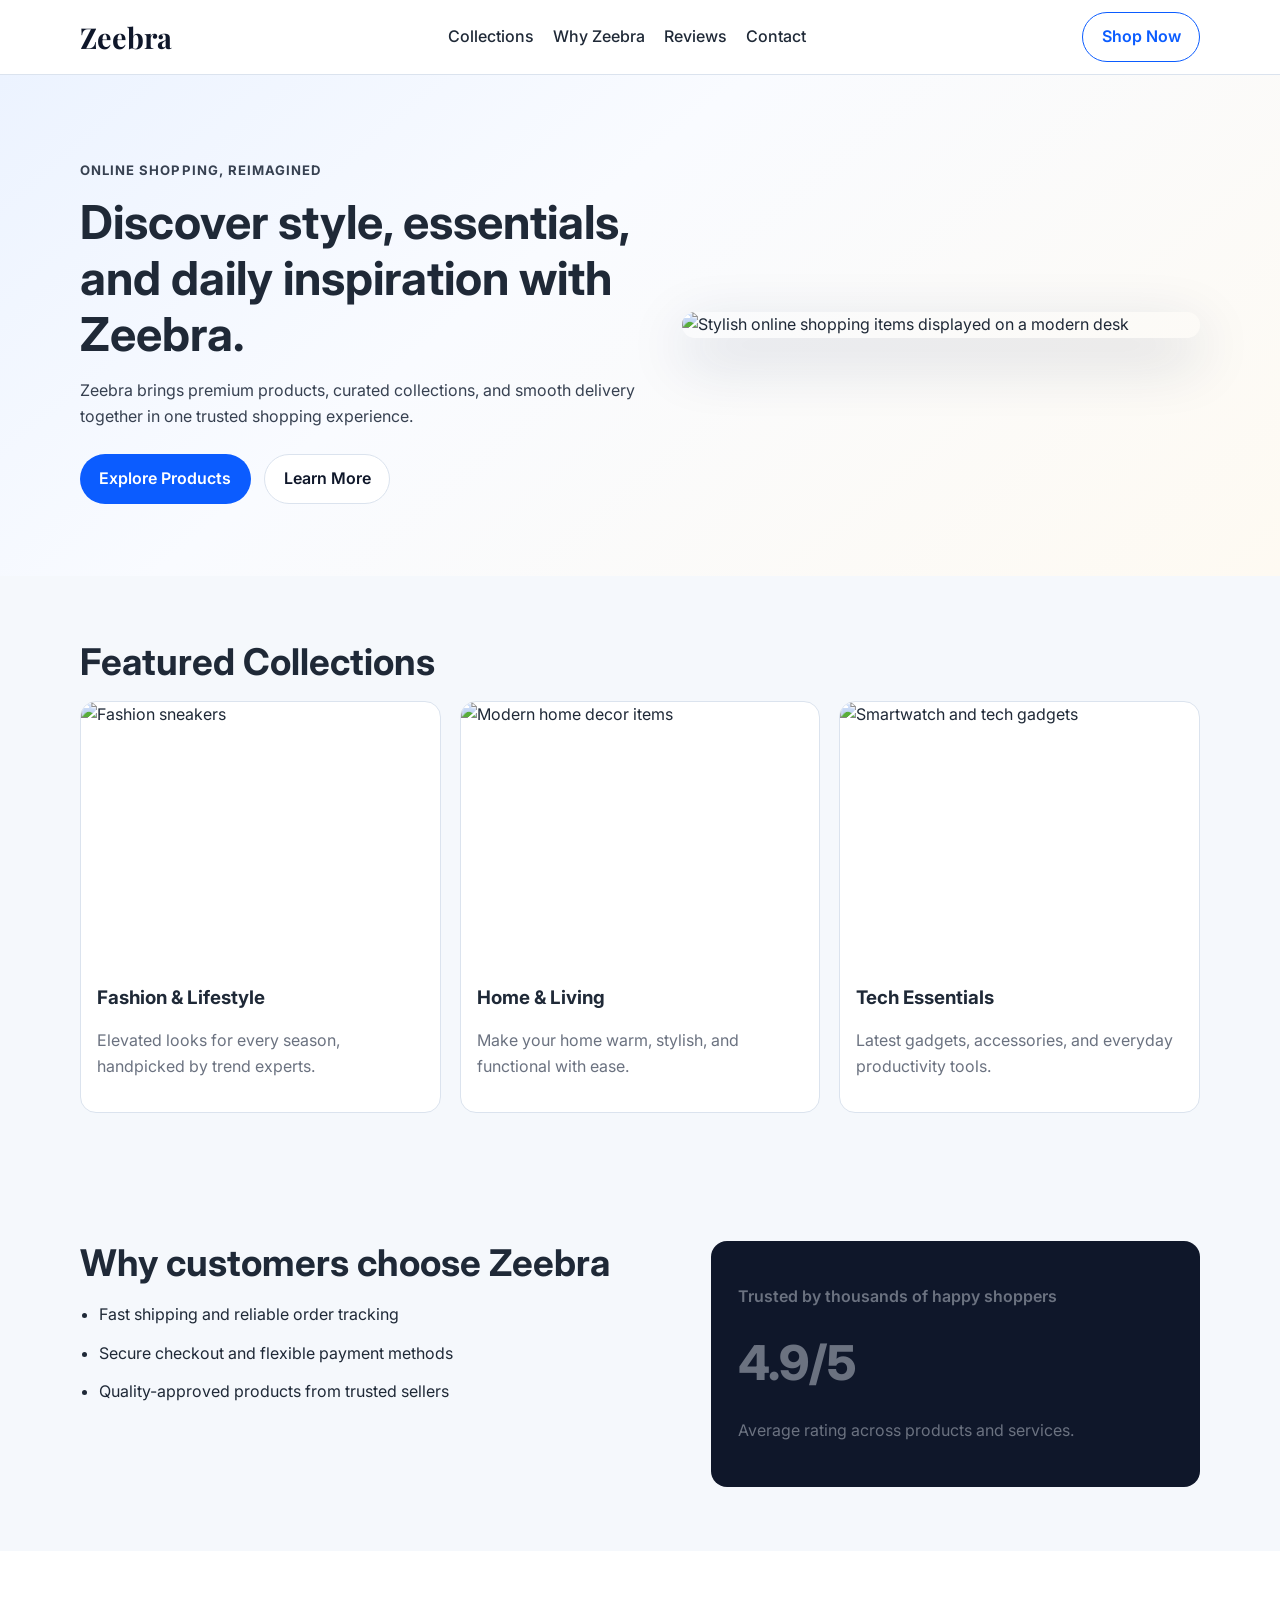
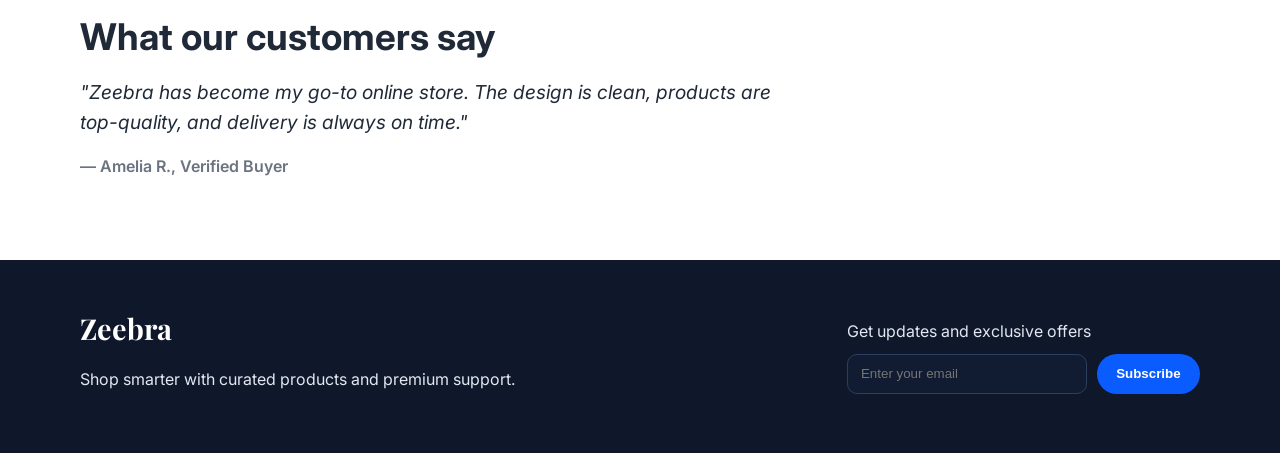
==== index.html @ 0a71b808 "Create professional Zeebra shopping landing page" ====
<!DOCTYPE html>
<html lang="en">
  <head>
    <meta charset="UTF-8" />
    <meta name="viewport" content="width=device-width, initial-scale=1.0" />
    <title>Zeebra | Shop Smart, Live Better</title>
    <link rel="preconnect" href="https://fonts.googleapis.com" />
    <link rel="preconnect" href="https://fonts.gstatic.com" crossorigin />
    <link
      href="https://fonts.googleapis.com/css2?family=Inter:wght@400;500;600;700;800&family=Playfair+Display:wght@600;700&display=swap"
      rel="stylesheet"
    />
    <link rel="stylesheet" href="styles.css" />
  </head>
  <body>
    <header class="topbar">
      <div class="container nav">
        <a class="brand" href="#">Zeebra</a>
        <nav>
          <ul class="nav-links">
            <li><a href="#collections">Collections</a></li>
            <li><a href="#features">Why Zeebra</a></li>
            <li><a href="#testimonials">Reviews</a></li>
            <li><a href="#newsletter">Contact</a></li>
          </ul>
        </nav>
        <a class="btn btn-outline" href="#collections">Shop Now</a>
      </div>
    </header>

    <main>
      <section class="hero">
        <div class="container hero-grid">
          <div class="hero-copy">
            <p class="eyebrow">Online Shopping, Reimagined</p>
            <h1>Discover style, essentials, and daily inspiration with Zeebra.</h1>
            <p>
              Zeebra brings premium products, curated collections, and smooth delivery
              together in one trusted shopping experience.
            </p>
            <div class="hero-actions">
              <a class="btn btn-primary" href="#collections">Explore Products</a>
              <a class="btn btn-light" href="#features">Learn More</a>
            </div>
          </div>
          <div class="hero-image">
            <img
              src="https://images.unsplash.com/photo-1523381210434-271e8be1f52b?auto=format&fit=crop&w=1100&q=80"
              alt="Stylish online shopping items displayed on a modern desk"
            />
          </div>
        </div>
      </section>

      <section class="collections" id="collections">
        <div class="container">
          <h2>Featured Collections</h2>
          <div class="card-grid">
            <article class="card">
              <img src="https://images.unsplash.com/photo-1542291026-7eec264c27ff?auto=format&fit=crop&w=700&q=80" alt="Fashion sneakers" />
              <div>
                <h3>Fashion & Lifestyle</h3>
                <p>Elevated looks for every season, handpicked by trend experts.</p>
              </div>
            </article>
            <article class="card">
              <img src="https://images.unsplash.com/photo-1512496015851-a90fb38ba796?auto=format&fit=crop&w=700&q=80" alt="Modern home decor items" />
              <div>
                <h3>Home & Living</h3>
                <p>Make your home warm, stylish, and functional with ease.</p>
              </div>
            </article>
            <article class="card">
              <img src="https://images.unsplash.com/photo-1511556532299-8f662fc26c06?auto=format&fit=crop&w=700&q=80" alt="Smartwatch and tech gadgets" />
              <div>
                <h3>Tech Essentials</h3>
                <p>Latest gadgets, accessories, and everyday productivity tools.</p>
              </div>
            </article>
          </div>
        </div>
      </section>

      <section class="features" id="features">
        <div class="container feature-grid">
          <div>
            <h2>Why customers choose Zeebra</h2>
            <ul>
              <li>Fast shipping and reliable order tracking</li>
              <li>Secure checkout and flexible payment methods</li>
              <li>Quality-approved products from trusted sellers</li>
            </ul>
          </div>
          <div class="feature-highlight">
            <p class="highlight-title">Trusted by thousands of happy shoppers</p>
            <p class="highlight-stat">4.9/5</p>
            <p>Average rating across products and services.</p>
          </div>
        </div>
      </section>

      <section class="testimonials" id="testimonials">
        <div class="container">
          <h2>What our customers say</h2>
          <blockquote>
            "Zeebra has become my go-to online store. The design is clean, products
            are top-quality, and delivery is always on time."
          </blockquote>
          <p class="quote-author">— Amelia R., Verified Buyer</p>
        </div>
      </section>
    </main>

    <footer class="footer" id="newsletter">
      <div class="container footer-content">
        <div>
          <a class="brand" href="#">Zeebra</a>
          <p>Shop smarter with curated products and premium support.</p>
        </div>
        <form>
          <label for="email">Get updates and exclusive offers</label>
          <div class="subscribe">
            <input id="email" type="email" placeholder="Enter your email" />
            <button class="btn btn-primary" type="submit">Subscribe</button>
          </div>
        </form>
      </div>
    </footer>
  </body>
</html>
---- styles.css ----
:root {
  --bg: #f5f8fc;
  --surface: #ffffff;
  --text: #1f2937;
  --muted: #6b7280;
  --primary: #0b5cff;
  --primary-dark: #0841b8;
  --accent: #f59e0b;
  --border: #dbe3ee;
}

* {
  box-sizing: border-box;
}

body {
  margin: 0;
  font-family: "Inter", system-ui, -apple-system, sans-serif;
  color: var(--text);
  background: var(--bg);
  line-height: 1.6;
}

img {
  max-width: 100%;
  display: block;
}

.container {
  width: min(1120px, 92%);
  margin: 0 auto;
}

.topbar {
  background: rgba(255, 255, 255, 0.95);
  border-bottom: 1px solid var(--border);
  position: sticky;
  top: 0;
  z-index: 40;
  backdrop-filter: blur(8px);
}

.nav {
  display: flex;
  justify-content: space-between;
  align-items: center;
  min-height: 74px;
  gap: 1rem;
}

.brand {
  font-family: "Playfair Display", Georgia, serif;
  font-size: 1.8rem;
  color: #0f172a;
  font-weight: 700;
  text-decoration: none;
}

.nav-links {
  list-style: none;
  display: flex;
  gap: 1.2rem;
  padding: 0;
  margin: 0;
}

.nav-links a {
  text-decoration: none;
  color: var(--text);
  font-weight: 500;
}

.hero {
  padding: 4.5rem 0;
  background: linear-gradient(140deg, #ecf3ff 0%, #f9fbff 40%, #fefaf2 100%);
}

.hero-grid {
  display: grid;
  grid-template-columns: 1.1fr 1fr;
  align-items: center;
  gap: 2rem;
}

.eyebrow {
  color: var(--primary);
  font-weight: 700;
  text-transform: uppercase;
  letter-spacing: 0.08em;
  font-size: 0.82rem;
}

h1,
h2,
h3 {
  line-height: 1.2;
  margin-top: 0;
}

h1 {
  font-size: clamp(2rem, 2.4vw + 1rem, 3.4rem);
  margin-bottom: 1rem;
}

h2 {
  font-size: clamp(1.5rem, 1.8vw + 1rem, 2.3rem);
  margin-bottom: 1.1rem;
}

.hero-copy p {
  color: #374151;
  max-width: 58ch;
}

.hero-image img {
  border-radius: 20px;
  box-shadow: 0 20px 60px rgba(20, 41, 86, 0.2);
}

.hero-actions {
  display: flex;
  gap: 0.85rem;
  margin-top: 1.5rem;
  flex-wrap: wrap;
}

.btn {
  text-decoration: none;
  border: 1px solid transparent;
  font-weight: 600;
  padding: 0.7rem 1.15rem;
  border-radius: 999px;
  display: inline-flex;
  align-items: center;
  justify-content: center;
  cursor: pointer;
}

.btn-primary {
  background: var(--primary);
  color: #fff;
}

.btn-primary:hover {
  background: var(--primary-dark);
}

.btn-light {
  background: #fff;
  color: #0f172a;
  border-color: var(--border);
}

.btn-outline {
  border-color: var(--primary);
  color: var(--primary);
}

.collections,
.features,
.testimonials {
  padding: 4rem 0;
}

.card-grid {
  display: grid;
  gap: 1.2rem;
  grid-template-columns: repeat(3, minmax(0, 1fr));
}

.card {
  background: var(--surface);
  border-radius: 16px;
  overflow: hidden;
  border: 1px solid var(--border);
}

.card img {
  aspect-ratio: 4 / 3;
  object-fit: cover;
}

.card div {
  padding: 1rem;
}

.card p,
.features p {
  color: var(--muted);
}

.feature-grid {
  display: grid;
  grid-template-columns: 1.25fr 1fr;
  gap: 1.2rem;
}

.features ul {
  padding-left: 1.2rem;
}

.features li {
  margin-bottom: 0.8rem;
}

.feature-highlight {
  background: #0f172a;
  color: #dbeafe;
  border-radius: 16px;
  padding: 1.7rem;
}

.highlight-title {
  color: #fdba74;
  font-weight: 600;
}

.highlight-stat {
  font-size: 3rem;
  font-weight: 800;
  margin: 0;
  color: #fff;
}

.testimonials {
  background: #fff;
}

blockquote {
  margin: 0;
  font-size: 1.2rem;
  font-style: italic;
  max-width: 60ch;
}

.quote-author {
  color: var(--muted);
  font-weight: 600;
}

.footer {
  background: #0f172a;
  color: #e2e8f0;
  padding: 2.8rem 0;
}

.footer .brand {
  color: #fff;
}

.footer-content {
  display: flex;
  justify-content: space-between;
  align-items: center;
  gap: 1.5rem;
  flex-wrap: wrap;
}

.subscribe {
  display: flex;
  gap: 0.6rem;
  margin-top: 0.6rem;
}

input[type="email"] {
  border-radius: 10px;
  border: 1px solid #2d3e5f;
  background: #111b31;
  color: #e2e8f0;
  padding: 0.7rem 0.8rem;
  min-width: 240px;
}

@media (max-width: 900px) {
  .hero-grid,
  .card-grid,
  .feature-grid {
    grid-template-columns: 1fr;
  }

  .nav-links {
    display: none;
  }
}
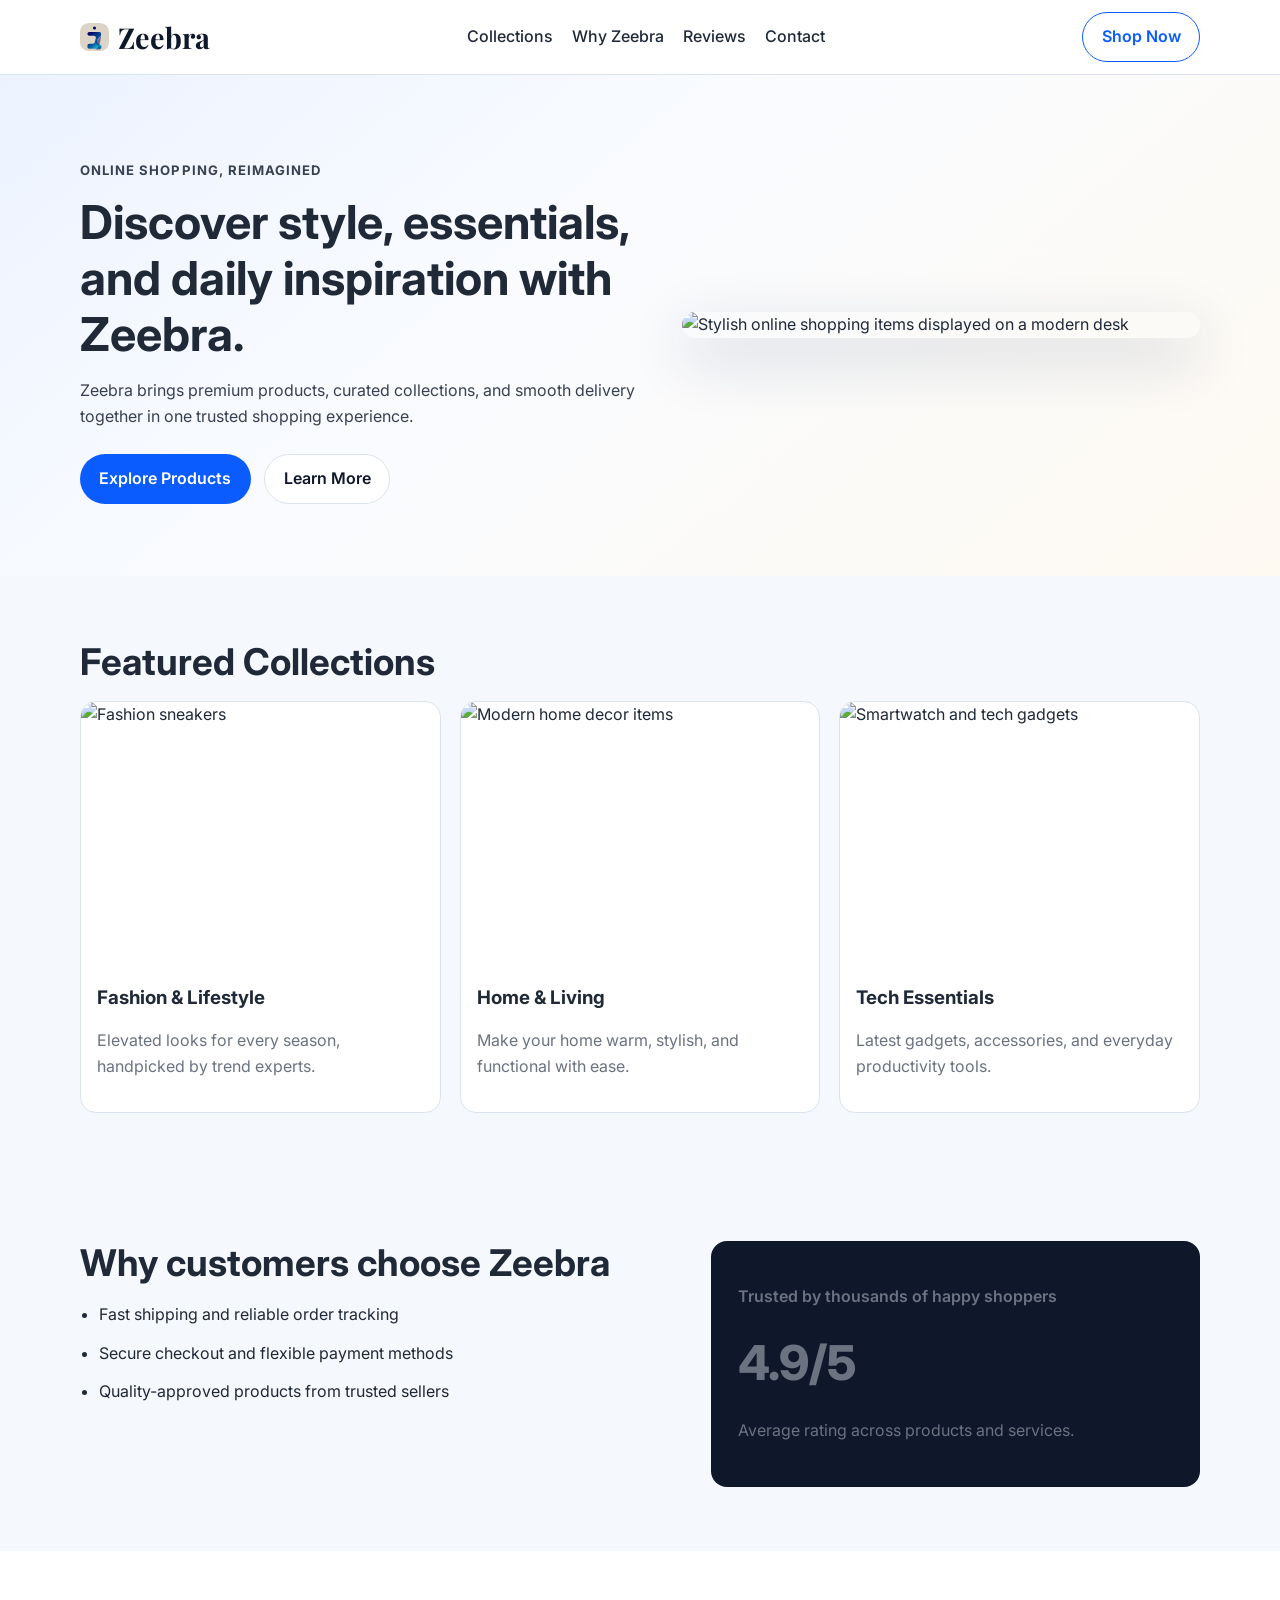
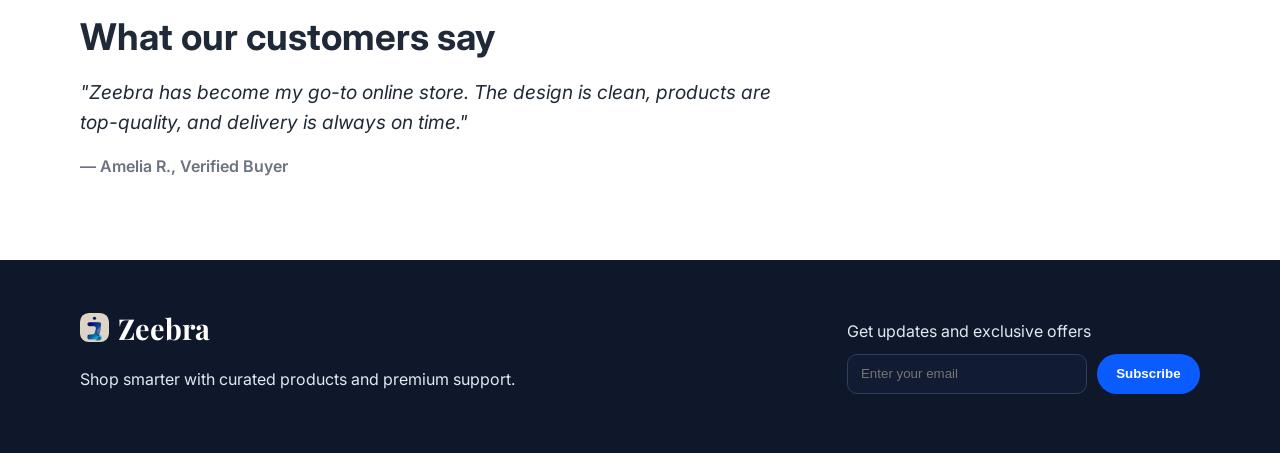
==== commit 1bc8e980: "Add Zeebra logo icon before brand text across pages" ====
--- a/index.html
+++ b/index.html
@@ -15,16 +15,16 @@
   <body>
     <header class="topbar">
       <div class="container nav">
-        <a class="brand" href="#">Zeebra</a>
+        <a class="brand" href="index.html"><img src="logo.svg" alt="Zeebra logo" class="brand-logo" />Zeebra</a>
         <nav>
           <ul class="nav-links">
-            <li><a href="#collections">Collections</a></li>
+            <li><a href="collections.html">Collections</a></li>
             <li><a href="#features">Why Zeebra</a></li>
             <li><a href="#testimonials">Reviews</a></li>
             <li><a href="#newsletter">Contact</a></li>
           </ul>
         </nav>
-        <a class="btn btn-outline" href="#collections">Shop Now</a>
+        <a class="btn btn-outline" href="collections.html">Shop Now</a>
       </div>
     </header>
 
@@ -39,7 +39,7 @@
               together in one trusted shopping experience.
             </p>
             <div class="hero-actions">
-              <a class="btn btn-primary" href="#collections">Explore Products</a>
+              <a class="btn btn-primary" href="collections.html">Explore Products</a>
               <a class="btn btn-light" href="#features">Learn More</a>
             </div>
           </div>
@@ -114,7 +114,7 @@
     <footer class="footer" id="newsletter">
       <div class="container footer-content">
         <div>
-          <a class="brand" href="#">Zeebra</a>
+          <a class="brand" href="index.html"><img src="logo.svg" alt="Zeebra logo" class="brand-logo" />Zeebra</a>
           <p>Shop smarter with curated products and premium support.</p>
         </div>
         <form>
--- a/styles.css
+++ b/styles.css
@@ -56,6 +56,20 @@
   text-decoration: none;
 }
 
+
+.brand {
+  display: inline-flex;
+  align-items: center;
+  gap: 0.55rem;
+}
+
+.brand-logo {
+  width: 1.8rem;
+  height: 1.8rem;
+  border-radius: 0.55rem;
+  flex-shrink: 0;
+}
+
 .nav-links {
   list-style: none;
   display: flex;
@@ -282,3 +296,196 @@
     display: none;
   }
 }
+
+.catalog-hero {
+  padding: 4rem 0 2rem;
+  background: linear-gradient(140deg, #ecf3ff 0%, #f9fbff 55%, #fefaf2 100%);
+}
+
+.catalog-hero p {
+  color: #374151;
+  max-width: 68ch;
+}
+
+.product-section {
+  padding: 2rem 0 4rem;
+}
+
+.product-grid {
+  display: grid;
+  gap: 1.2rem;
+  grid-template-columns: repeat(4, minmax(0, 1fr));
+}
+
+.product-card {
+  background: var(--surface);
+  border: 1px solid var(--border);
+  border-radius: 16px;
+  overflow: hidden;
+  box-shadow: 0 8px 20px rgba(8, 20, 48, 0.06);
+}
+
+.product-card img {
+  width: 100%;
+  aspect-ratio: 4 / 3;
+  object-fit: cover;
+}
+
+.product-content {
+  padding: 1rem;
+}
+
+.product-content h3 {
+  font-size: 1.05rem;
+  margin-bottom: 0.45rem;
+}
+
+.product-content p {
+  color: var(--muted);
+  margin: 0 0 0.95rem;
+}
+
+.product-meta {
+  display: flex;
+  align-items: center;
+  justify-content: space-between;
+  gap: 0.8rem;
+}
+
+.price {
+  font-weight: 800;
+  color: #0f172a;
+}
+
+.tag {
+  display: inline-flex;
+  align-items: center;
+  justify-content: center;
+  font-size: 0.75rem;
+  font-weight: 700;
+  color: var(--primary);
+  border: 1px solid #c9dbff;
+  background: #eef4ff;
+  padding: 0.18rem 0.55rem;
+  border-radius: 999px;
+}
+
+@media (max-width: 1100px) {
+  .product-grid {
+    grid-template-columns: repeat(3, minmax(0, 1fr));
+  }
+}
+
+@media (max-width: 900px) {
+  .product-grid {
+    grid-template-columns: repeat(2, minmax(0, 1fr));
+  }
+}
+
+@media (max-width: 560px) {
+  .product-grid {
+    grid-template-columns: 1fr;
+  }
+}
+
+
+.product-btn {
+  margin-top: 0.85rem;
+  width: 100%;
+}
+
+.order-section {
+  padding: 2rem 0 4rem;
+}
+
+.order-wrap {
+  display: grid;
+  grid-template-columns: 0.95fr 1.4fr;
+  gap: 1.2rem;
+  align-items: start;
+}
+
+.order-summary {
+  background: #0f172a;
+  color: #dbeafe;
+  border-radius: 16px;
+  padding: 1.5rem;
+  position: sticky;
+  top: 95px;
+}
+
+.summary-label {
+  color: #fdba74;
+  text-transform: uppercase;
+  letter-spacing: 0.07em;
+  font-size: 0.78rem;
+  font-weight: 700;
+}
+
+.order-summary h2 {
+  color: #fff;
+  margin-bottom: 0.7rem;
+}
+
+.summary-note {
+  color: #cbd5e1;
+}
+
+.order-form {
+  background: var(--surface);
+  border: 1px solid var(--border);
+  border-radius: 16px;
+  padding: 1.35rem;
+}
+
+.form-grid {
+  display: grid;
+  grid-template-columns: repeat(2, minmax(0, 1fr));
+  gap: 0.95rem;
+}
+
+.order-form label {
+  display: flex;
+  flex-direction: column;
+  gap: 0.45rem;
+  font-weight: 600;
+  margin-bottom: 0.95rem;
+}
+
+.order-form input,
+.order-form textarea,
+.order-form select {
+  border: 1px solid var(--border);
+  border-radius: 10px;
+  padding: 0.7rem 0.75rem;
+  font: inherit;
+  color: var(--text);
+  background: #fff;
+}
+
+.order-form textarea {
+  resize: vertical;
+}
+
+.order-submit {
+  width: 100%;
+  margin-top: 0.7rem;
+  padding: 0.85rem 1.1rem;
+  font-size: 1rem;
+}
+
+@media (max-width: 980px) {
+  .order-wrap {
+    grid-template-columns: 1fr;
+  }
+
+  .order-summary {
+    position: static;
+  }
+}
+
+@media (max-width: 700px) {
+  .form-grid {
+    grid-template-columns: 1fr;
+  }
+}
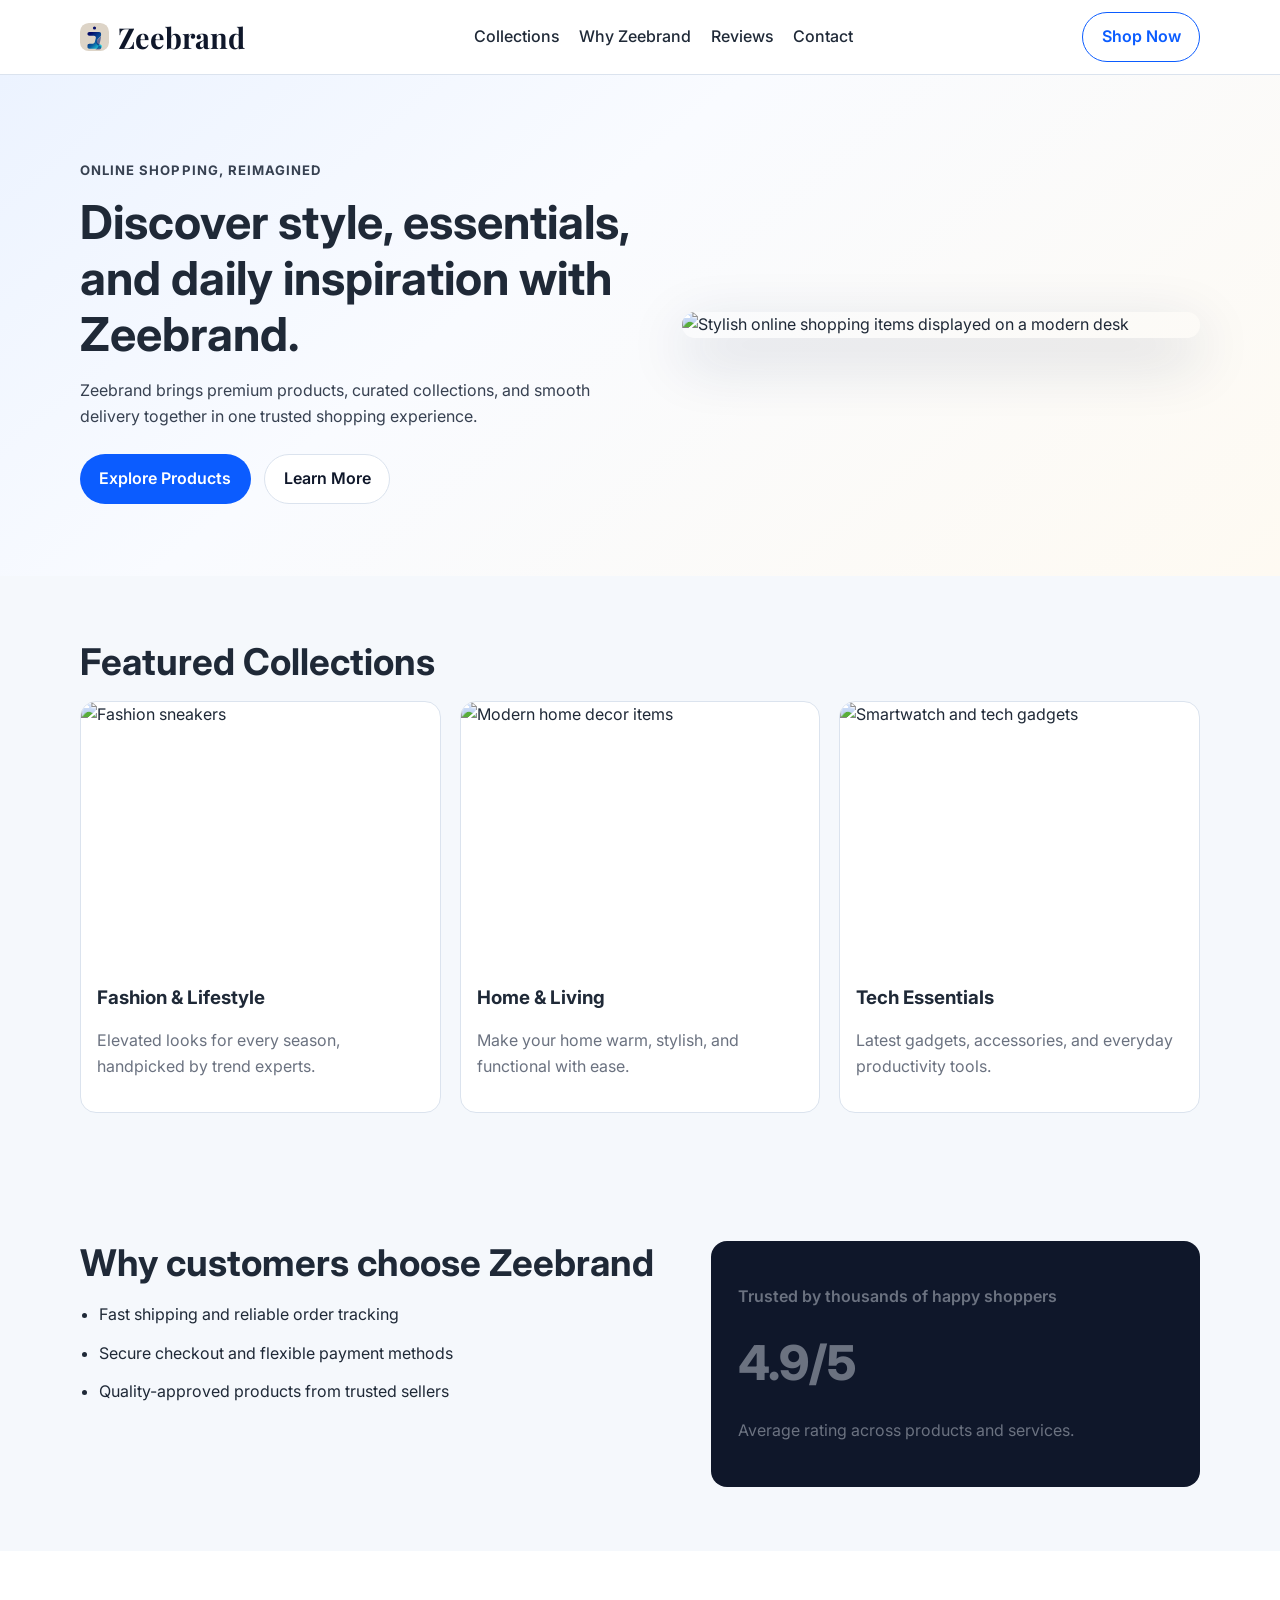
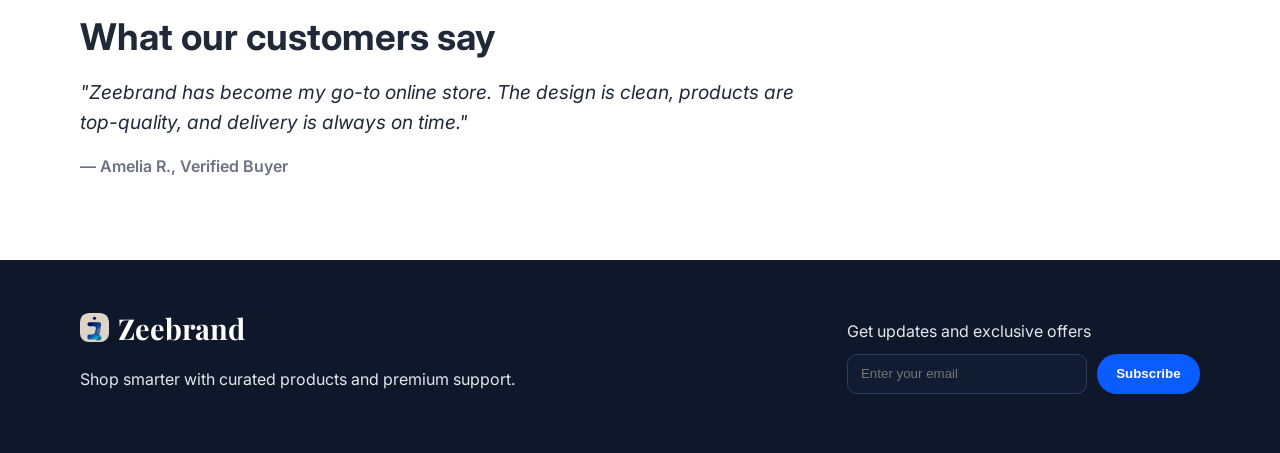
==== commit abb5c522: "Rename brand text from Zeebra to Zeebrand" ====
--- a/index.html
+++ b/index.html
@@ -3,7 +3,7 @@
   <head>
     <meta charset="UTF-8" />
     <meta name="viewport" content="width=device-width, initial-scale=1.0" />
-    <title>Zeebra | Shop Smart, Live Better</title>
+    <title>Zeebrand | Shop Smart, Live Better</title>
     <link rel="preconnect" href="https://fonts.googleapis.com" />
     <link rel="preconnect" href="https://fonts.gstatic.com" crossorigin />
     <link
@@ -15,11 +15,11 @@
   <body>
     <header class="topbar">
       <div class="container nav">
-        <a class="brand" href="index.html"><img src="logo.svg" alt="Zeebra logo" class="brand-logo" />Zeebra</a>
+        <a class="brand" href="index.html"><img src="logo.svg" alt="Zeebrand logo" class="brand-logo" />Zeebrand</a>
         <nav>
           <ul class="nav-links">
             <li><a href="collections.html">Collections</a></li>
-            <li><a href="#features">Why Zeebra</a></li>
+            <li><a href="#features">Why Zeebrand</a></li>
             <li><a href="#testimonials">Reviews</a></li>
             <li><a href="#newsletter">Contact</a></li>
           </ul>
@@ -33,9 +33,9 @@
         <div class="container hero-grid">
           <div class="hero-copy">
             <p class="eyebrow">Online Shopping, Reimagined</p>
-            <h1>Discover style, essentials, and daily inspiration with Zeebra.</h1>
+            <h1>Discover style, essentials, and daily inspiration with Zeebrand.</h1>
             <p>
-              Zeebra brings premium products, curated collections, and smooth delivery
+              Zeebrand brings premium products, curated collections, and smooth delivery
               together in one trusted shopping experience.
             </p>
             <div class="hero-actions">
@@ -84,7 +84,7 @@
       <section class="features" id="features">
         <div class="container feature-grid">
           <div>
-            <h2>Why customers choose Zeebra</h2>
+            <h2>Why customers choose Zeebrand</h2>
             <ul>
               <li>Fast shipping and reliable order tracking</li>
               <li>Secure checkout and flexible payment methods</li>
@@ -103,7 +103,7 @@
         <div class="container">
           <h2>What our customers say</h2>
           <blockquote>
-            "Zeebra has become my go-to online store. The design is clean, products
+            "Zeebrand has become my go-to online store. The design is clean, products
             are top-quality, and delivery is always on time."
           </blockquote>
           <p class="quote-author">— Amelia R., Verified Buyer</p>
@@ -114,7 +114,7 @@
     <footer class="footer" id="newsletter">
       <div class="container footer-content">
         <div>
-          <a class="brand" href="index.html"><img src="logo.svg" alt="Zeebra logo" class="brand-logo" />Zeebra</a>
+          <a class="brand" href="index.html"><img src="logo.svg" alt="Zeebrand logo" class="brand-logo" />Zeebrand</a>
           <p>Shop smarter with curated products and premium support.</p>
         </div>
         <form>
